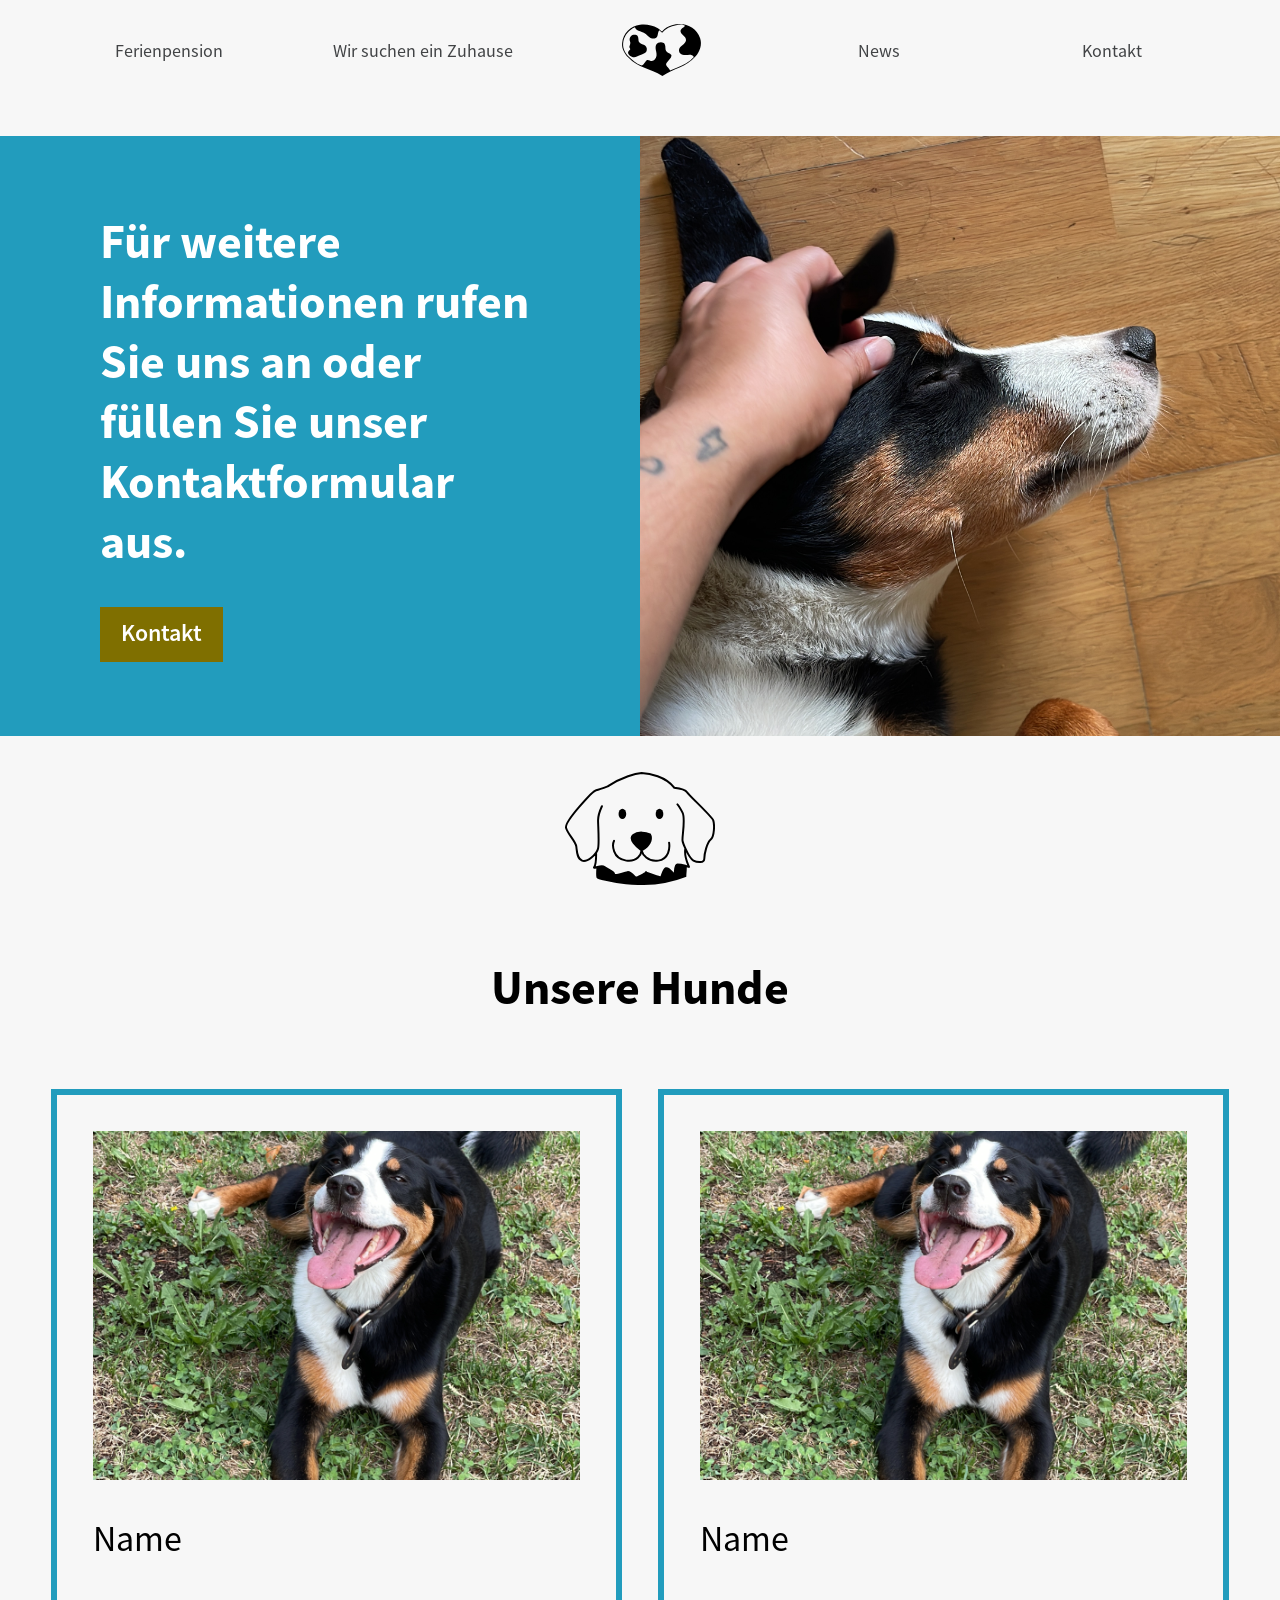
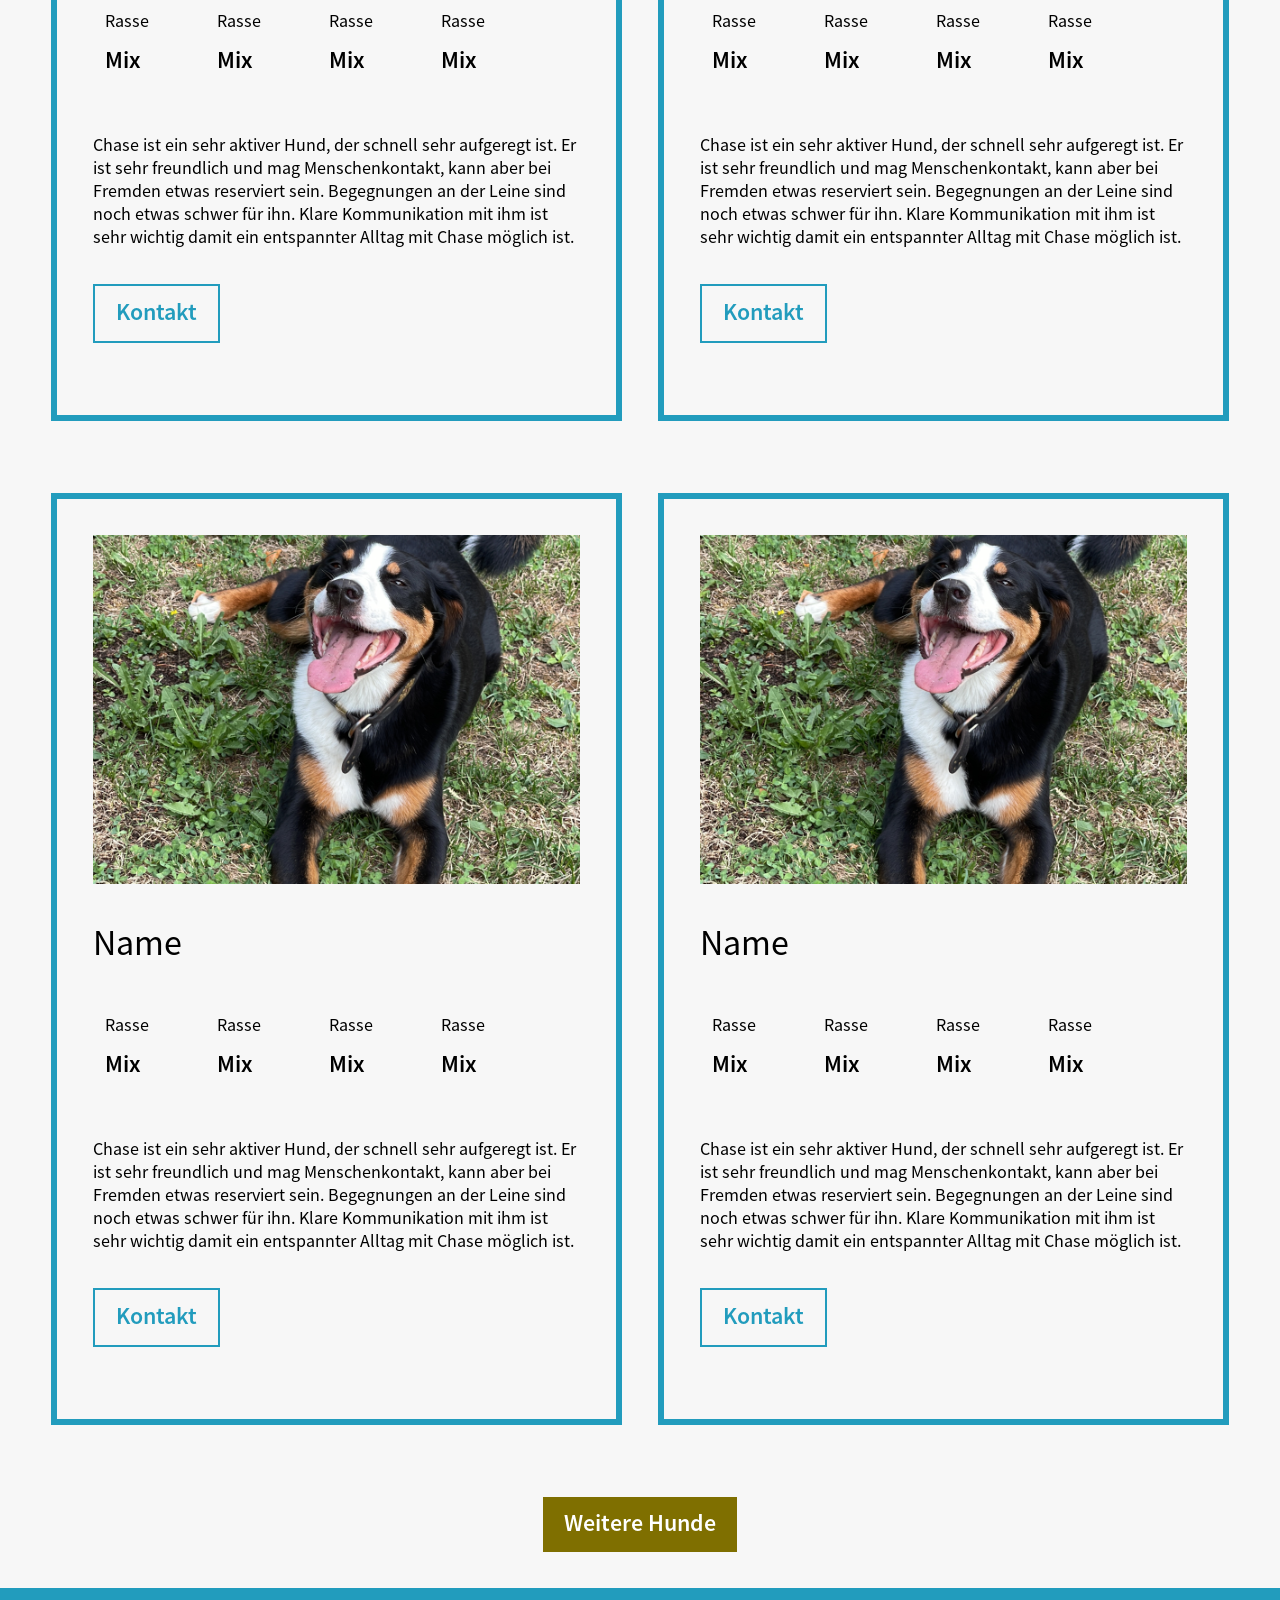
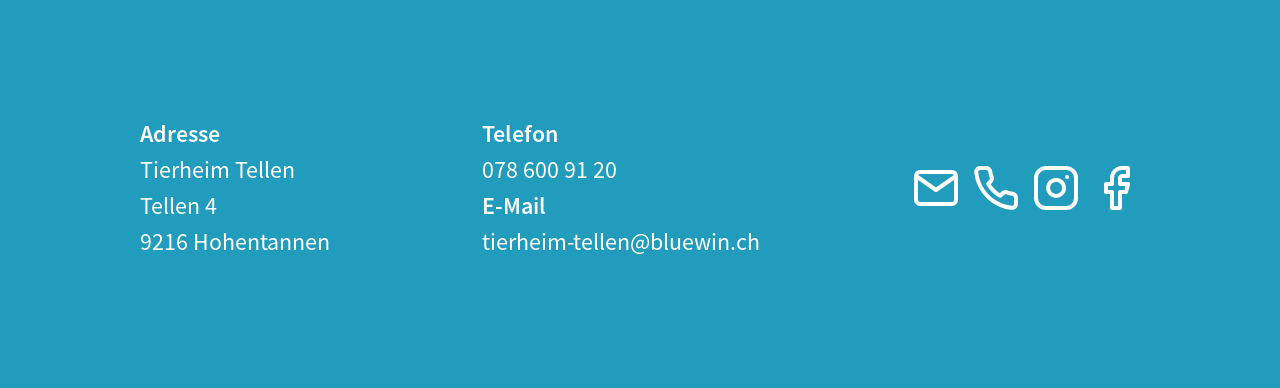
==== hunde.html @ c37c25e3 "261107 Built Website" ====
<!doctype html>
<html lang="de">
<head>
  <meta charset="utf-8">
  <meta name="viewport" content="width=device-width, initial-scale=1">
  <meta name="description" content="Unsere Hunde im Tierheim Tellen.">
  <title>Unsere Hunde – Tierheim Tellen</title>
  <link rel="stylesheet" href="css/styles.css">
  <script src="js/main.js" defer></script>
</head>
<body>
  <header class="site-header">
    <nav class="navigation" aria-label="Hauptnavigation">
      <span class="nav-item nav-desktop">Ferienpension</span>
      <a class="nav-item nav-desktop" href="hunde.html" aria-current="page">Wir suchen ein Zuhause</a>
      <a class="site-logo" href="index.html" aria-label="Tierheim Tellen – Startseite"><img src="assets/icons/logo.svg" alt="" width="105" height="67"></a>
      <span class="nav-item nav-desktop">News</span>
      <a class="nav-item nav-desktop" href="kontakt.html">Kontakt</a>
      <button class="menu-toggle" type="button" aria-expanded="false" aria-controls="mobile-menu" aria-label="Menü öffnen"><span></span><span></span><span></span></button>
      <div class="mobile-menu" id="mobile-menu" hidden>
        <span class="nav-item">Ferienpension</span>
        <a class="nav-item" href="hunde.html" aria-current="page">Wir suchen ein Zuhause</a>
        <a class="nav-item" href="index.html">News</a>
        <a class="nav-item" href="kontakt.html">Kontakt</a>
      </div>
    </nav>
  </header>
  <main>
    <section class="hero hero--dogs" aria-labelledby="dogs-intro">
      <div class="hero__copy">
        <h1 id="dogs-intro">Für weitere Informationen rufen Sie uns an oder füllen Sie unser Kontaktformular aus.</h1>
        <a class="button button--primary" href="kontakt.html">Kontakt</a>
      </div>
      <img class="hero__image" src="assets/images/dogs-hero.jpg" alt="Ein Hund wird gestreichelt">
    </section>
    <section class="content-section dogs-section" aria-labelledby="dogs-title">
      <div class="illustration illustration--dog"><img src="assets/illustrations/dog.svg" alt="" width="150" height="113"></div>
      <h2 class="section-title" id="dogs-title">Unsere Hunde</h2>
      <div class="card-grid">
        <article class="card dog-card">
          <div class="dog-card__heading"><img class="card__image" src="assets/images/dog.jpg" alt="Hund auf einer Wiese"><h3>Name</h3></div>
          <dl class="dog-facts"><div><dt>Rasse</dt><dd>Mix</dd></div><div><dt>Rasse</dt><dd>Mix</dd></div><div><dt>Rasse</dt><dd>Mix</dd></div><div><dt>Rasse</dt><dd>Mix</dd></div></dl>
          <p class="dog-card__description">Chase ist ein sehr aktiver Hund, der schnell sehr aufgeregt ist. Er ist sehr freundlich und mag Menschenkontakt, kann aber bei Fremden etwas reserviert sein. Begegnungen an der Leine sind noch etwas schwer für ihn. Klare Kommunikation mit ihm ist sehr wichtig damit ein entspannter Alltag mit Chase möglich ist.</p>
          <a class="button button--secondary" href="kontakt.html">Kontakt</a>
        </article>
        <article class="card dog-card">
          <div class="dog-card__heading"><img class="card__image" src="assets/images/dog.jpg" alt="Hund auf einer Wiese"><h3>Name</h3></div>
          <dl class="dog-facts"><div><dt>Rasse</dt><dd>Mix</dd></div><div><dt>Rasse</dt><dd>Mix</dd></div><div><dt>Rasse</dt><dd>Mix</dd></div><div><dt>Rasse</dt><dd>Mix</dd></div></dl>
          <p class="dog-card__description">Chase ist ein sehr aktiver Hund, der schnell sehr aufgeregt ist. Er ist sehr freundlich und mag Menschenkontakt, kann aber bei Fremden etwas reserviert sein. Begegnungen an der Leine sind noch etwas schwer für ihn. Klare Kommunikation mit ihm ist sehr wichtig damit ein entspannter Alltag mit Chase möglich ist.</p>
          <a class="button button--secondary" href="kontakt.html">Kontakt</a>
        </article>
        <article class="card dog-card card--desktop">
          <div class="dog-card__heading"><img class="card__image" src="assets/images/dog.jpg" alt="Hund auf einer Wiese"><h3>Name</h3></div>
          <dl class="dog-facts"><div><dt>Rasse</dt><dd>Mix</dd></div><div><dt>Rasse</dt><dd>Mix</dd></div><div><dt>Rasse</dt><dd>Mix</dd></div><div><dt>Rasse</dt><dd>Mix</dd></div></dl>
          <p class="dog-card__description">Chase ist ein sehr aktiver Hund, der schnell sehr aufgeregt ist. Er ist sehr freundlich und mag Menschenkontakt, kann aber bei Fremden etwas reserviert sein. Begegnungen an der Leine sind noch etwas schwer für ihn. Klare Kommunikation mit ihm ist sehr wichtig damit ein entspannter Alltag mit Chase möglich ist.</p>
          <a class="button button--secondary" href="kontakt.html">Kontakt</a>
        </article>
        <article class="card dog-card card--desktop">
          <div class="dog-card__heading"><img class="card__image" src="assets/images/dog.jpg" alt="Hund auf einer Wiese"><h3>Name</h3></div>
          <dl class="dog-facts"><div><dt>Rasse</dt><dd>Mix</dd></div><div><dt>Rasse</dt><dd>Mix</dd></div><div><dt>Rasse</dt><dd>Mix</dd></div><div><dt>Rasse</dt><dd>Mix</dd></div></dl>
          <p class="dog-card__description">Chase ist ein sehr aktiver Hund, der schnell sehr aufgeregt ist. Er ist sehr freundlich und mag Menschenkontakt, kann aber bei Fremden etwas reserviert sein. Begegnungen an der Leine sind noch etwas schwer für ihn. Klare Kommunikation mit ihm ist sehr wichtig damit ein entspannter Alltag mit Chase möglich ist.</p>
          <a class="button button--secondary" href="kontakt.html">Kontakt</a>
        </article>
      </div>
      <span class="button button--primary button--unavailable">Weitere Hunde</span>
    </section>
  </main>
  <footer class="site-footer">
    <div class="footer-block"><strong>Adresse</strong><span>Tierheim Tellen<br>Tellen 4<br>9216 Hohentannen</span></div>
    <div class="footer-block"><strong>Telefon</strong><span>078 600 91 20</span><strong>E-Mail</strong><span>tierheim-tellen@bluewin.ch</span></div>
    <div class="social-icons" aria-label="Kontakt und soziale Medien">
      <span class="social-icon"><img src="assets/icons/mail.svg" alt="E-Mail" width="44" height="36"></span><img src="assets/icons/phone.svg" alt="Telefon" width="48" height="48"><img src="assets/icons/instagram.svg" alt="Instagram" width="48" height="48"><img src="assets/icons/facebook.svg" alt="Facebook" width="48" height="48">
    </div>
  </footer>
</body>
</html>
---- css/styles.css ----
@font-face {
  font-family: "Source Sans Pro";
  src: url("../assets/fonts/SourceSansPro-Regular.otf") format("opentype");
  font-style: normal;
  font-weight: 400;
  font-display: swap;
}

@font-face {
  font-family: "Source Sans Pro";
  src: url("../assets/fonts/SourceSansPro-Semibold.otf") format("opentype");
  font-style: normal;
  font-weight: 600;
  font-display: swap;
}

@font-face {
  font-family: "Source Sans Pro";
  src: url("../assets/fonts/SourceSansPro-Bold.otf") format("opentype");
  font-style: normal;
  font-weight: 700;
  font-display: swap;
}

:root {
  --background: #f7f7f7;
  --blue: #229cbd;
  --ochre: #7f6f00;
  --green: #7ac844;
  --text: #414345;
  --white: #fff;
  --error: #bd2222;
  --disabled: #cacaca;
  --space: 36px;
}

* { box-sizing: border-box; }
[hidden] { display: none !important; }

body {
  margin: 0;
  background: var(--background);
  color: #000;
  font-family: "Source Sans Pro", sans-serif;
  font-size: 18px;
}

body, main { display: flex; flex-direction: column; gap: var(--space); }
main { align-items: center; }
h1, h2, h3, p, dl, dd { margin: 0; }
a { color: inherit; text-decoration: none; }
img { display: block; max-width: 100%; }
button, input { font: inherit; }
:focus-visible { outline: 3px solid var(--ochre); outline-offset: 4px; }

.site-header { width: 100%; }
.navigation {
  position: relative;
  display: flex;
  align-items: center;
  justify-content: space-between;
  height: 100px;
  padding: 12px 100px;
}

.nav-item {
  color: var(--text);
  text-align: center;
  white-space: nowrap;
}

.nav-desktop { flex: 0 0 137px; }
a.nav-item:hover, a.nav-item:focus-visible { font-weight: 700; }
.site-logo { flex: 0 0 105px; }
.site-logo img { width: 105px; height: auto; }
.menu-toggle, .mobile-menu { display: none; }

.hero {
  position: relative;
  width: 100%;
  min-height: 600px;
  display: grid;
  grid-template-columns: 1fr 1fr;
}

.hero__copy {
  display: flex;
  flex-direction: column;
  justify-content: center;
  align-items: flex-start;
  gap: var(--space);
  background: var(--blue);
  color: var(--white);
  padding: 0 100px;
}

.hero h1, .section-title { font-size: 48px; font-weight: 700; line-height: normal; }
.hero__image { position: absolute; top: 0; right: 0; width: 50%; height: 100%; object-fit: cover; }

.button {
  display: inline-flex;
  align-items: center;
  justify-content: center;
  align-self: center;
  border: 0;
  padding: 11px 21px 14px;
  min-height: 55px;
  font-size: 24px;
  font-weight: 600;
  line-height: 30px;
  white-space: nowrap;
}

.hero .button, .dog-card .button { align-self: flex-start; }
.button--primary { background: var(--ochre); color: var(--white); }
a.button--primary:hover, a.button--primary:focus-visible { background: var(--green); }
.button--secondary {
  border: 2px solid var(--blue);
  background: var(--background);
  color: var(--blue);
  min-height: 59px;
}
.button--secondary:hover, .button--secondary:focus-visible { background: var(--blue); color: var(--white); }
.button--unavailable, button:disabled { cursor: default; }

.content-section { width: min(1338px, calc(100% - 102px)); }
.news-section, .dogs-section, .contact-section { display: flex; flex-direction: column; align-items: center; }
.section-title { text-align: center; color: #000; }
.news-section, .dogs-section { gap: 72px; }
.illustration { display: grid; place-items: center; flex: none; }
.illustration img { width: 100%; height: 100%; object-fit: contain; }
.illustration--news { width: 142px; height: 65px; }
.illustration--dog { width: 150px; height: 112.56px; }
.illustration--contact { width: 90px; height: 90.99px; }
.illustration--running { width: min(566px, 100%); height: 400px; }

.card-grid {
  display: grid;
  grid-template-columns: repeat(2, minmax(0, 620px));
  justify-content: center;
  gap: 72px 36px;
  width: 100%;
}

.card {
  min-width: 0;
  border: 6px solid var(--blue);
  padding: 36px;
}
.card h3 { font-size: 36px; line-height: normal; font-weight: 400; }
.card p { font-size: 18px; line-height: normal; }
.card__image { width: 100%; height: 349px; object-fit: cover; }
.news-card { display: flex; flex-direction: column; gap: 12px; }
.text-action { display: flex; align-items: center; gap: 6px; color: var(--ochre); font-size: 24px; font-weight: 600; }
.text-action img { width: 30px; height: 30px; }

.dog-card { display: flex; flex-direction: column; gap: 36px; padding-bottom: 72px; }
.dog-card__heading { display: flex; flex-direction: column; gap: 36px; }
.dog-facts { display: flex; flex-wrap: wrap; gap: 12px; }
.dog-facts > div { width: 100px; height: 100px; padding: 12px; }
.dog-facts dt { font-size: 18px; }
.dog-facts dd { margin-top: 12px; font-size: 24px; font-weight: 600; }

.contact-section { gap: 72px; }
.contact-form { width: min(1284px, 100%); display: flex; flex-direction: column; align-items: center; gap: 72px; }
.form-grid { display: grid; grid-template-columns: repeat(2, minmax(0, 1fr)); gap: 72px 36px; width: 100%; }
.form-field { display: flex; flex-direction: column; align-items: stretch; gap: 12px; min-width: 0; margin: 0; border: 0; padding: 12px; }
.form-field label, .choice-group legend { padding: 0; font-size: 24px; font-weight: 600; line-height: 30px; }
.form-field input { width: 100%; height: 60px; padding: 8px; border: 2px solid var(--blue); border-radius: 0; background: var(--background); }
.form-field input:focus { outline: none; border-width: 6px; }
.form-field input[aria-invalid="true"] { border: 6px solid var(--error); }
.form-field input:disabled { border-color: var(--disabled); background: var(--disabled); }
.form-field small { font-size: 12px; line-height: 15px; }
.choice-group { gap: 12px; }
.choice-group legend { float: left; width: 100%; }
.choice-placeholder { display: flex; align-items: center; gap: 12px; color: var(--text); }
.choice-placeholder span { display: block; flex: 0 0 40px; width: 40px; height: 40px; border: 2px solid var(--blue); border-radius: 50%; }
.form-note { margin-top: -60px; color: var(--text); text-align: center; font-size: 16px; }

.site-footer {
  display: flex;
  justify-content: center;
  align-items: center;
  gap: 152px;
  min-height: 400px;
  padding: 72px;
  background: var(--blue);
  color: var(--white);
}
.footer-block { display: flex; flex-direction: column; font-size: 24px; line-height: 36px; }
.footer-block strong { font-weight: 600; }
.social-icons { display: flex; gap: 12px; align-items: center; }
.social-icons img { width: 48px; height: 48px; }
.social-icon { display: grid; place-items: center; width: 48px; height: 48px; }
.social-icon img { width: 44px; height: 36px; }

@media (min-width: 851px) and (max-width: 1150px) {
  .navigation { padding-inline: 48px; }
  .site-footer { gap: 36px; padding-inline: 36px; }
}

@media (max-width: 850px) {
  body { background: var(--white); }
  .navigation { height: 98.73px; padding: 16px 36px; }
  .nav-desktop { display: none; }
  .menu-toggle {
    display: flex;
    flex-direction: column;
    justify-content: center;
    gap: 6px;
    width: 48px;
    height: 48px;
    padding: 6px;
    border: 0;
    background: transparent;
    cursor: pointer;
  }
  .menu-toggle span { display: block; width: 36px; height: 3px; background: var(--text); }
  .mobile-menu {
    position: absolute;
    z-index: 2;
    top: 100%;
    right: 0;
    display: flex;
    flex-direction: column;
    align-items: center;
    justify-content: space-between;
    width: min(300px, 100vw);
    height: 344px;
    padding: 36px;
    background: var(--white);
    box-shadow: 0 4px 12px rgb(0 0 0 / 15%);
  }
  .hero { display: block; min-height: 0; }
  .hero__copy { min-height: 553px; padding: 72px; }
  .hero--dogs .hero__copy { min-height: 600px; }
  .hero h1, .section-title { font-size: 30px; }
  .hero__image { display: none; }
  .content-section { width: 100%; }
  .news-section, .dogs-section { gap: 36px; }
  .card-grid { grid-template-columns: minmax(0, 381px); gap: 36px; padding-inline: 9.5px; }
  .card--desktop { display: none; }
  .card__image { height: 349px; }
  .dog-card { padding-bottom: 36px; }
  .dog-card .card__image { height: 300px; }
  .dog-facts { max-width: 224px; height: 200px; overflow: hidden; }
  .dog-card__description { display: none; }
  .illustration--running { display: none; }
  .contact-section { width: min(381px, calc(100% - 19px)); gap: 36px; padding: 12px; }
  .contact-section .section-title { width: calc(100% + 24px); }
  .contact-form { gap: 36px; width: 100%; }
  .form-grid { grid-template-columns: 1fr; gap: 36px; }
  .form-note { margin-top: -24px; }
  .site-footer { min-height: 621px; flex-direction: column; align-items: flex-start; justify-content: flex-start; gap: 72px; padding: 72px 36px; }
}

@media (max-width: 360px) {
  .hero__copy { padding-inline: 36px; }
  .card { padding-inline: 24px; }
}
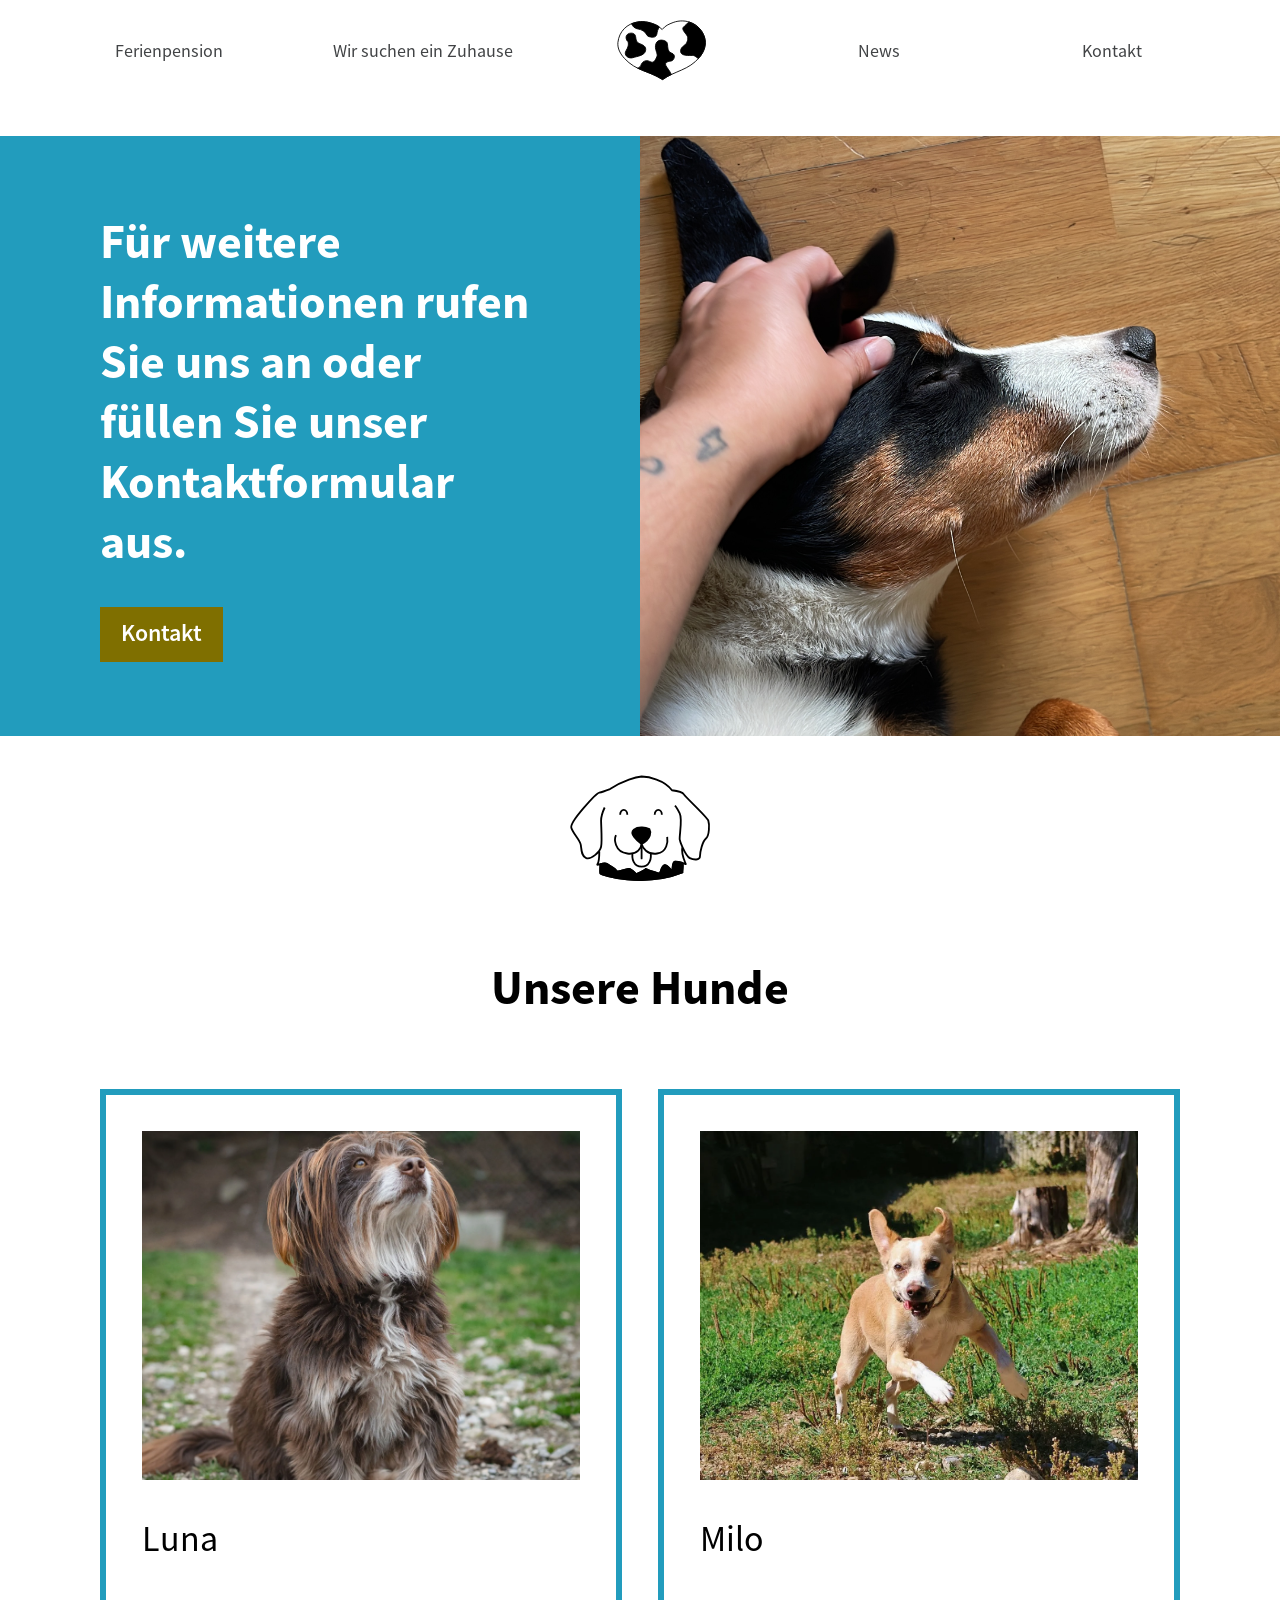
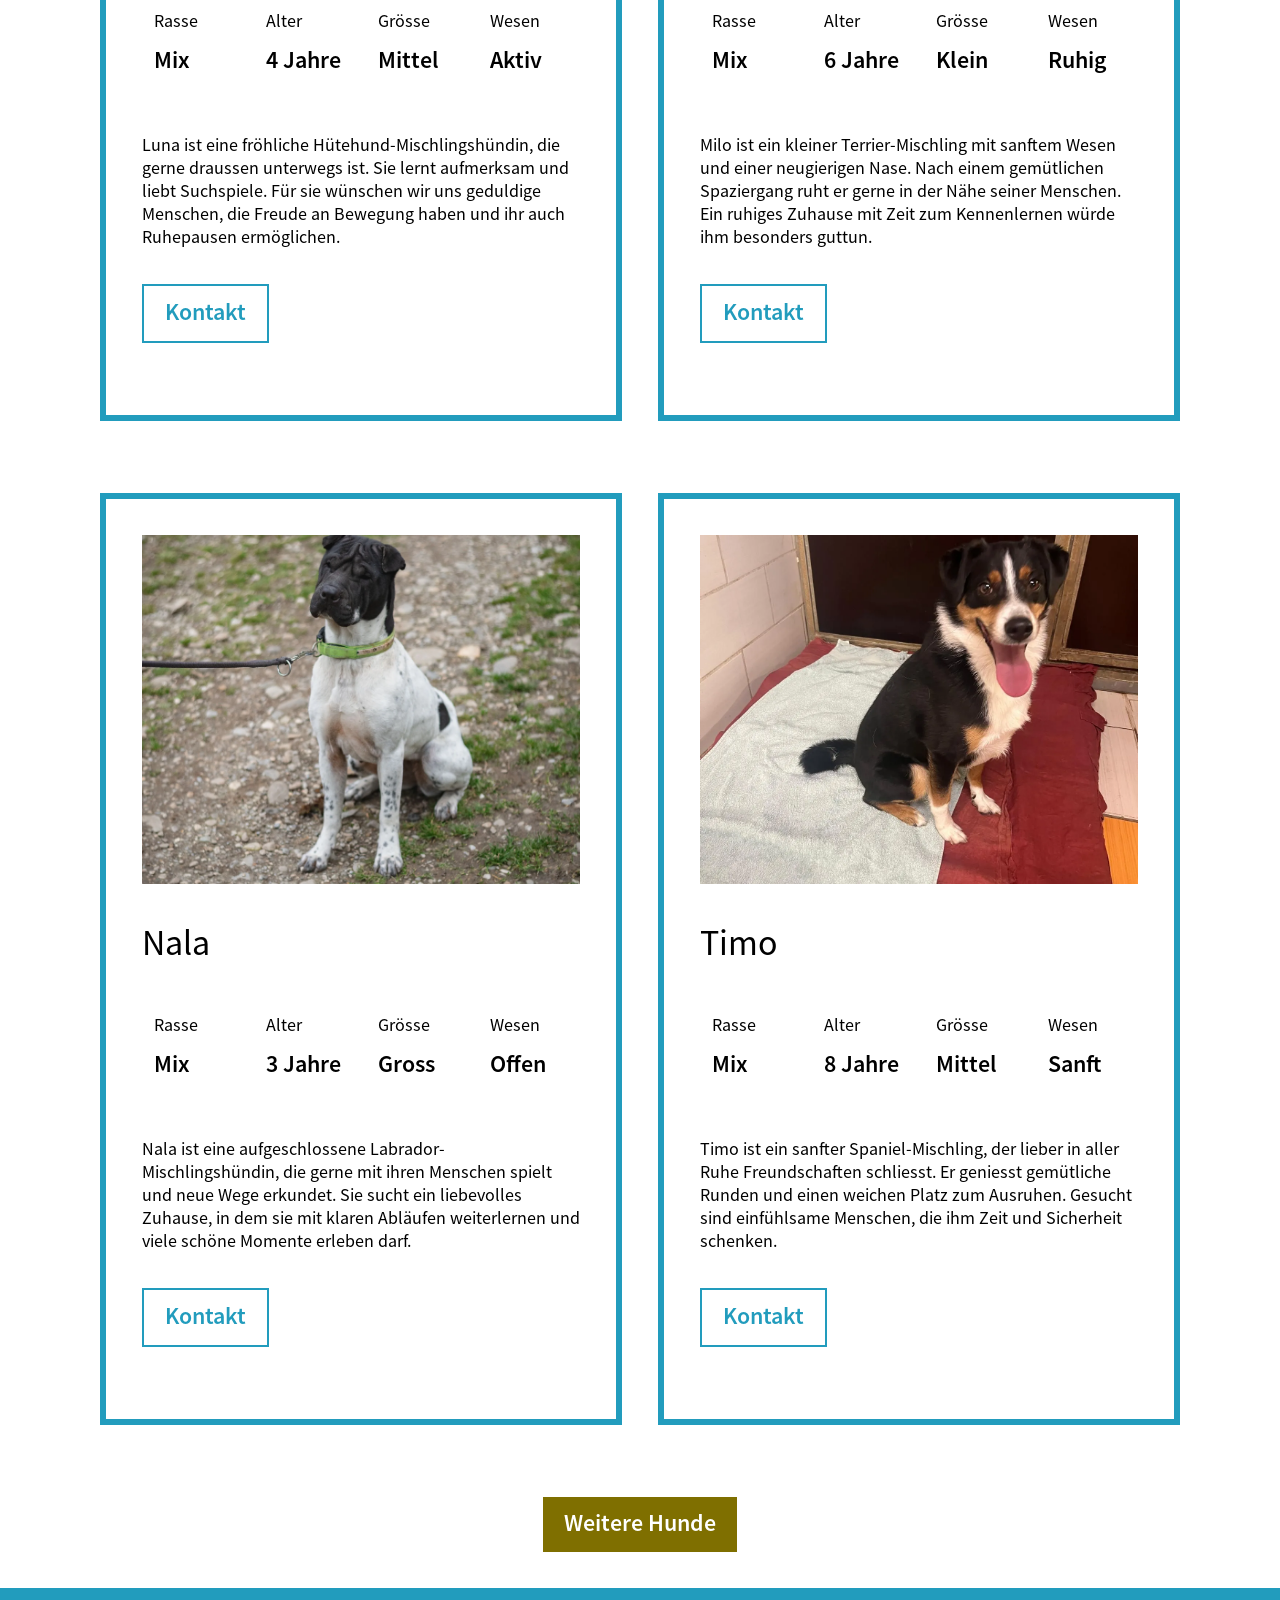
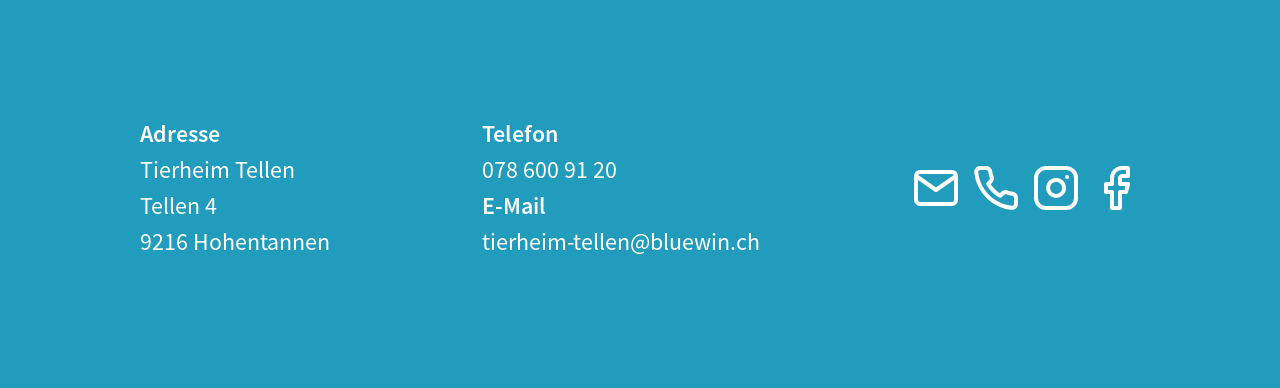
==== commit 5e12fd8c: "261108 Changes Website" ====
--- a/hunde.html
+++ b/hunde.html
@@ -13,7 +13,7 @@
     <nav class="navigation" aria-label="Hauptnavigation">
       <span class="nav-item nav-desktop">Ferienpension</span>
       <a class="nav-item nav-desktop" href="hunde.html" aria-current="page">Wir suchen ein Zuhause</a>
-      <a class="site-logo" href="index.html" aria-label="Tierheim Tellen – Startseite"><img src="assets/icons/logo.svg" alt="" width="105" height="67"></a>
+      <a class="site-logo" href="index.html" aria-label="Tierheim Tellen – Startseite" data-animation="assets/animations/heart-[better-lottie].svg" data-animation-mode="heart"><img src="assets/icons/logo.svg" alt="" width="105" height="67"></a>
       <span class="nav-item nav-desktop">News</span>
       <a class="nav-item nav-desktop" href="kontakt.html">Kontakt</a>
       <button class="menu-toggle" type="button" aria-expanded="false" aria-controls="mobile-menu" aria-label="Menü öffnen"><span></span><span></span><span></span></button>
@@ -34,31 +34,31 @@
       <img class="hero__image" src="assets/images/dogs-hero.jpg" alt="Ein Hund wird gestreichelt">
     </section>
     <section class="content-section dogs-section" aria-labelledby="dogs-title">
-      <div class="illustration illustration--dog"><img src="assets/illustrations/dog.svg" alt="" width="150" height="113"></div>
+      <div class="illustration illustration--dog" data-animation="assets/animations/dog_head-2-[better-lottie].svg"><img src="assets/illustrations/dog.svg" alt="" width="150" height="113"></div>
       <h2 class="section-title" id="dogs-title">Unsere Hunde</h2>
       <div class="card-grid">
         <article class="card dog-card">
-          <div class="dog-card__heading"><img class="card__image" src="assets/images/dog.jpg" alt="Hund auf einer Wiese"><h3>Name</h3></div>
-          <dl class="dog-facts"><div><dt>Rasse</dt><dd>Mix</dd></div><div><dt>Rasse</dt><dd>Mix</dd></div><div><dt>Rasse</dt><dd>Mix</dd></div><div><dt>Rasse</dt><dd>Mix</dd></div></dl>
-          <p class="dog-card__description">Chase ist ein sehr aktiver Hund, der schnell sehr aufgeregt ist. Er ist sehr freundlich und mag Menschenkontakt, kann aber bei Fremden etwas reserviert sein. Begegnungen an der Leine sind noch etwas schwer für ihn. Klare Kommunikation mit ihm ist sehr wichtig damit ein entspannter Alltag mit Chase möglich ist.</p>
+          <div class="dog-card__heading"><img class="card__image" src="assets/images/luna.webp" alt="Beispielfoto für Luna"><h3>Luna</h3></div>
+          <dl class="dog-facts"><div><dt>Rasse</dt><dd>Mix</dd></div><div><dt>Alter</dt><dd>4 Jahre</dd></div><div><dt>Grösse</dt><dd>Mittel</dd></div><div><dt>Wesen</dt><dd>Aktiv</dd></div></dl>
+          <p class="dog-card__description">Luna ist eine fröhliche Hütehund-Mischlingshündin, die gerne draussen unterwegs ist. Sie lernt aufmerksam und liebt Suchspiele. Für sie wünschen wir uns geduldige Menschen, die Freude an Bewegung haben und ihr auch Ruhepausen ermöglichen.</p>
           <a class="button button--secondary" href="kontakt.html">Kontakt</a>
         </article>
         <article class="card dog-card">
-          <div class="dog-card__heading"><img class="card__image" src="assets/images/dog.jpg" alt="Hund auf einer Wiese"><h3>Name</h3></div>
-          <dl class="dog-facts"><div><dt>Rasse</dt><dd>Mix</dd></div><div><dt>Rasse</dt><dd>Mix</dd></div><div><dt>Rasse</dt><dd>Mix</dd></div><div><dt>Rasse</dt><dd>Mix</dd></div></dl>
-          <p class="dog-card__description">Chase ist ein sehr aktiver Hund, der schnell sehr aufgeregt ist. Er ist sehr freundlich und mag Menschenkontakt, kann aber bei Fremden etwas reserviert sein. Begegnungen an der Leine sind noch etwas schwer für ihn. Klare Kommunikation mit ihm ist sehr wichtig damit ein entspannter Alltag mit Chase möglich ist.</p>
+          <div class="dog-card__heading"><img class="card__image" src="assets/images/milo.webp" alt="Beispielfoto für Milo"><h3>Milo</h3></div>
+          <dl class="dog-facts"><div><dt>Rasse</dt><dd>Mix</dd></div><div><dt>Alter</dt><dd>6 Jahre</dd></div><div><dt>Grösse</dt><dd>Klein</dd></div><div><dt>Wesen</dt><dd>Ruhig</dd></div></dl>
+          <p class="dog-card__description">Milo ist ein kleiner Terrier-Mischling mit sanftem Wesen und einer neugierigen Nase. Nach einem gemütlichen Spaziergang ruht er gerne in der Nähe seiner Menschen. Ein ruhiges Zuhause mit Zeit zum Kennenlernen würde ihm besonders guttun.</p>
           <a class="button button--secondary" href="kontakt.html">Kontakt</a>
         </article>
         <article class="card dog-card card--desktop">
-          <div class="dog-card__heading"><img class="card__image" src="assets/images/dog.jpg" alt="Hund auf einer Wiese"><h3>Name</h3></div>
-          <dl class="dog-facts"><div><dt>Rasse</dt><dd>Mix</dd></div><div><dt>Rasse</dt><dd>Mix</dd></div><div><dt>Rasse</dt><dd>Mix</dd></div><div><dt>Rasse</dt><dd>Mix</dd></div></dl>
-          <p class="dog-card__description">Chase ist ein sehr aktiver Hund, der schnell sehr aufgeregt ist. Er ist sehr freundlich und mag Menschenkontakt, kann aber bei Fremden etwas reserviert sein. Begegnungen an der Leine sind noch etwas schwer für ihn. Klare Kommunikation mit ihm ist sehr wichtig damit ein entspannter Alltag mit Chase möglich ist.</p>
+          <div class="dog-card__heading"><img class="card__image" src="assets/images/nala.webp" alt="Beispielfoto für Nala"><h3>Nala</h3></div>
+          <dl class="dog-facts"><div><dt>Rasse</dt><dd>Mix</dd></div><div><dt>Alter</dt><dd>3 Jahre</dd></div><div><dt>Grösse</dt><dd>Gross</dd></div><div><dt>Wesen</dt><dd>Offen</dd></div></dl>
+          <p class="dog-card__description">Nala ist eine aufgeschlossene Labrador-Mischlingshündin, die gerne mit ihren Menschen spielt und neue Wege erkundet. Sie sucht ein liebevolles Zuhause, in dem sie mit klaren Abläufen weiterlernen und viele schöne Momente erleben darf.</p>
           <a class="button button--secondary" href="kontakt.html">Kontakt</a>
         </article>
         <article class="card dog-card card--desktop">
-          <div class="dog-card__heading"><img class="card__image" src="assets/images/dog.jpg" alt="Hund auf einer Wiese"><h3>Name</h3></div>
-          <dl class="dog-facts"><div><dt>Rasse</dt><dd>Mix</dd></div><div><dt>Rasse</dt><dd>Mix</dd></div><div><dt>Rasse</dt><dd>Mix</dd></div><div><dt>Rasse</dt><dd>Mix</dd></div></dl>
-          <p class="dog-card__description">Chase ist ein sehr aktiver Hund, der schnell sehr aufgeregt ist. Er ist sehr freundlich und mag Menschenkontakt, kann aber bei Fremden etwas reserviert sein. Begegnungen an der Leine sind noch etwas schwer für ihn. Klare Kommunikation mit ihm ist sehr wichtig damit ein entspannter Alltag mit Chase möglich ist.</p>
+          <div class="dog-card__heading"><img class="card__image" src="assets/images/timo.webp" alt="Beispielfoto für Timo"><h3>Timo</h3></div>
+          <dl class="dog-facts"><div><dt>Rasse</dt><dd>Mix</dd></div><div><dt>Alter</dt><dd>8 Jahre</dd></div><div><dt>Grösse</dt><dd>Mittel</dd></div><div><dt>Wesen</dt><dd>Sanft</dd></div></dl>
+          <p class="dog-card__description">Timo ist ein sanfter Spaniel-Mischling, der lieber in aller Ruhe Freundschaften schliesst. Er geniesst gemütliche Runden und einen weichen Platz zum Ausruhen. Gesucht sind einfühlsame Menschen, die ihm Zeit und Sicherheit schenken.</p>
           <a class="button button--secondary" href="kontakt.html">Kontakt</a>
         </article>
       </div>
--- a/css/styles.css
+++ b/css/styles.css
@@ -23,7 +23,7 @@
 }
 
 :root {
-  --background: #f7f7f7;
+  --background: #fff;
   --blue: #229cbd;
   --ochre: #7f6f00;
   --green: #7ac844;
@@ -71,7 +71,7 @@
 
 .nav-desktop { flex: 0 0 137px; }
 a.nav-item:hover, a.nav-item:focus-visible { font-weight: 700; }
-.site-logo { flex: 0 0 105px; }
+.site-logo { position: relative; flex: 0 0 105px; }
 .site-logo img { width: 105px; height: auto; }
 .menu-toggle, .mobile-menu { display: none; }
 
@@ -127,8 +127,13 @@
 .news-section, .dogs-section, .contact-section { display: flex; flex-direction: column; align-items: center; }
 .section-title { text-align: center; color: #000; }
 .news-section, .dogs-section { gap: 72px; }
-.illustration { display: grid; place-items: center; flex: none; }
+.illustration { position: relative; display: grid; place-items: center; flex: none; }
 .illustration img { width: 100%; height: 100%; object-fit: contain; }
+.animation-object { position: absolute; left: 50%; top: 50%; transform: translate(-50%, -50%); width: 100%; height: 100%; pointer-events: none; visibility: hidden; }
+[data-animation-ready] > .animation-object { visibility: visible; }
+[data-animation-ready] > img { visibility: hidden; }
+.site-logo .animation-object { width: 105px; height: 87.5px; }
+.illustration--news .animation-object { width: 170px; height: 150px; }
 .illustration--news { width: 142px; height: 65px; }
 .illustration--dog { width: 150px; height: 112.56px; }
 .illustration--contact { width: 90px; height: 90.99px; }
@@ -194,9 +199,25 @@
 .social-icon { display: grid; place-items: center; width: 48px; height: 48px; }
 .social-icon img { width: 44px; height: 36px; }
 
+@media (min-width: 851px) {
+  .news-section { margin-top: 66.5px; }
+}
+
 @media (min-width: 851px) and (max-width: 1150px) {
   .navigation { padding-inline: 48px; }
   .site-footer { gap: 36px; padding-inline: 36px; }
+}
+
+@media (min-width: 1024px) {
+  .site-header { width: min(1440px, calc(100% - 200px)); margin-inline: auto; }
+  .navigation { padding-inline: 0; }
+  .content-section { width: min(1440px, calc(100% - 200px)); }
+  .hero { grid-template-columns: repeat(2, minmax(0, 1fr)); }
+  .hero h1 { overflow-wrap: anywhere; }
+  .site-footer {
+    gap: clamp(36px, (100vw - 950px) / 2, 152px);
+    padding-inline: max(100px, (100% - 1440px) / 2);
+  }
 }
 
 @media (max-width: 850px) {
